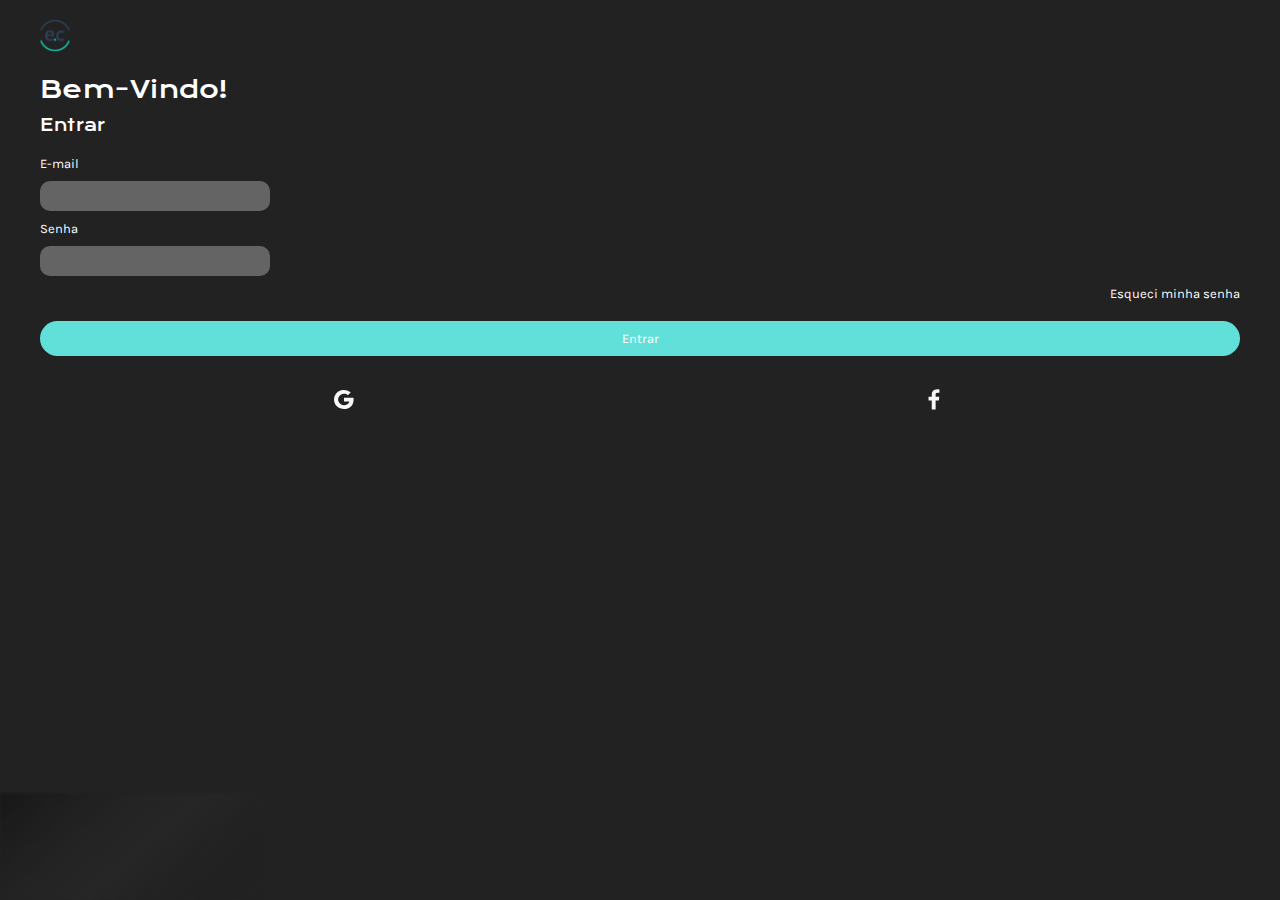
==== index.html @ d963b6a8 "commit do projeto" ====
<!DOCTYPE html>
<html lang="pt-br">

<head>
    <meta charset="UTF-8">
    <meta name="viewport" content="width=device-width, initial-scale=1.0">
    <title>EasyCarros</title>

    <link rel="stylesheet" href="./css/style.css">

    <!-- Link com o Bootstrap  -->
    <link href="https://cdn.jsdelivr.net/npm/bootstrap@5.3.2/dist/css/bootstrap.min.css" rel="stylesheet" integrity="sha384-T3c6CoIi6uLrA9TneNEoa7RxnatzjcDSCmG1MXxSR1GAsXEV/Dwwykc2MPK8M2HN" crossorigin="anonymous">
    <script src="https://cdn.jsdelivr.net/npm/bootstrap@5.3.2/dist/js/bootstrap.bundle.min.js" integrity="sha384-C6RzsynM9kWDrMNeT87bh95OGNyZPhcTNXj1NW7RuBCsyN/o0jlpcV8Qyq46cDfL" crossorigin="anonymous"></script>

    <!-- Link com as fontes  -->
    <link rel="preconnect" href="https://fonts.googleapis.com">
    <link rel="preconnect" href="https://fonts.gstatic.com" crossorigin>
    <link href="https://fonts.googleapis.com/css2?family=Karla&family=Krona+One&display=swap" rel="stylesheet">

</head>


    

<body>

    <div class="container-fluid">
        <div class="logo">
          <img src="./images/Icon_Logo.svg" alt="logo da marca">
       </div>

       <div class="titulo">
        <p>Bem-Vindo!</p>
       </div>

       <div class="titulo2">
        <p>Entrar</p>
       </div>

       <div>
        <p class="texto">E-mail</p>
        <input class="campo" type="text" id="username" name="username" required>
       </div>

       <div>
        <p class="texto">Senha</p>
        <input class="campo" type="password" id="senha" name="senha" required>
       </div>

       <div>
        <p class="texto alinhaend">Esqueci minha senha</p>
       </div>

       <div>
        <p class="texto botao">Entrar</p>
       </div>

       <div class="redes">
        <img src="./images/icon_Google.svg" alt="">
        <img src="./images/icon_facebook.svg" alt="">
       </div>
   

    </div>

    <div>
        <img class="rodapetelalogin" src="./images/Rectangle_Background.svg" alt="">
        <p></p>
       </div>
    
    
</body>

</html>
---- css/style.css ----
* {
    padding:0;
    margin:0;
    vertical-align: baseline;
    list-style: none;
    border: 0;
    background-color: rgb(34, 34, 34);
    
}

    :root {
     /* Definindo 1rem para 10px */
    font-size: 62.5%; 
    }

    .container-fluid{
    background-color: rgb(34, 34, 34);
    }

    .logo {
        margin: 2rem 4rem 2rem 4rem;
    }


    .titulo{
        font-family: 'Krona One', sans-serif;
        color: white;
        font-size: 2.4rem;
        margin: 0 4rem 1rem 4rem;
    }

    .titulo2 {
        color: white;
        font-family: 'Krona One', sans-serif;
        margin: 0 4rem 2rem 4rem;
        font-size: 1.6rem;
    }

    .texto{
        color: white;
        font-size: 1.3rem;
        font-family: 'Karla', sans-serif;
        margin: 0 4rem 1rem 4rem;
    }

    .campo {
        background-color: rgba(255,255,255,0.3);
        width: 23rem;
        height: 3rem;
        margin: 0 4rem 1rem 4rem;
        text-align: center;
        border-radius: 1rem;
        color: white;
    }

    .alinhaend {
        text-align: end;
    }
 
    .botao {
        margin-top: 2rem;
        padding: 1rem;
        background-color: #61E0D9;
        text-align: center;
        border-radius: 2rem;
        user-select: none;
        cursor: pointer;


    }

    .botao:hover {
        background-color: white;
        color: black;
        transition: background 1s;
    }

    .redes{
        margin: 3rem 5rem 1.5rem 5rem;
        display: flex;
        justify-content: space-around;
    
    }

    .rodapetelalogin{
        height: 11rem;
        position: absolute;
        bottom: 0;
    }
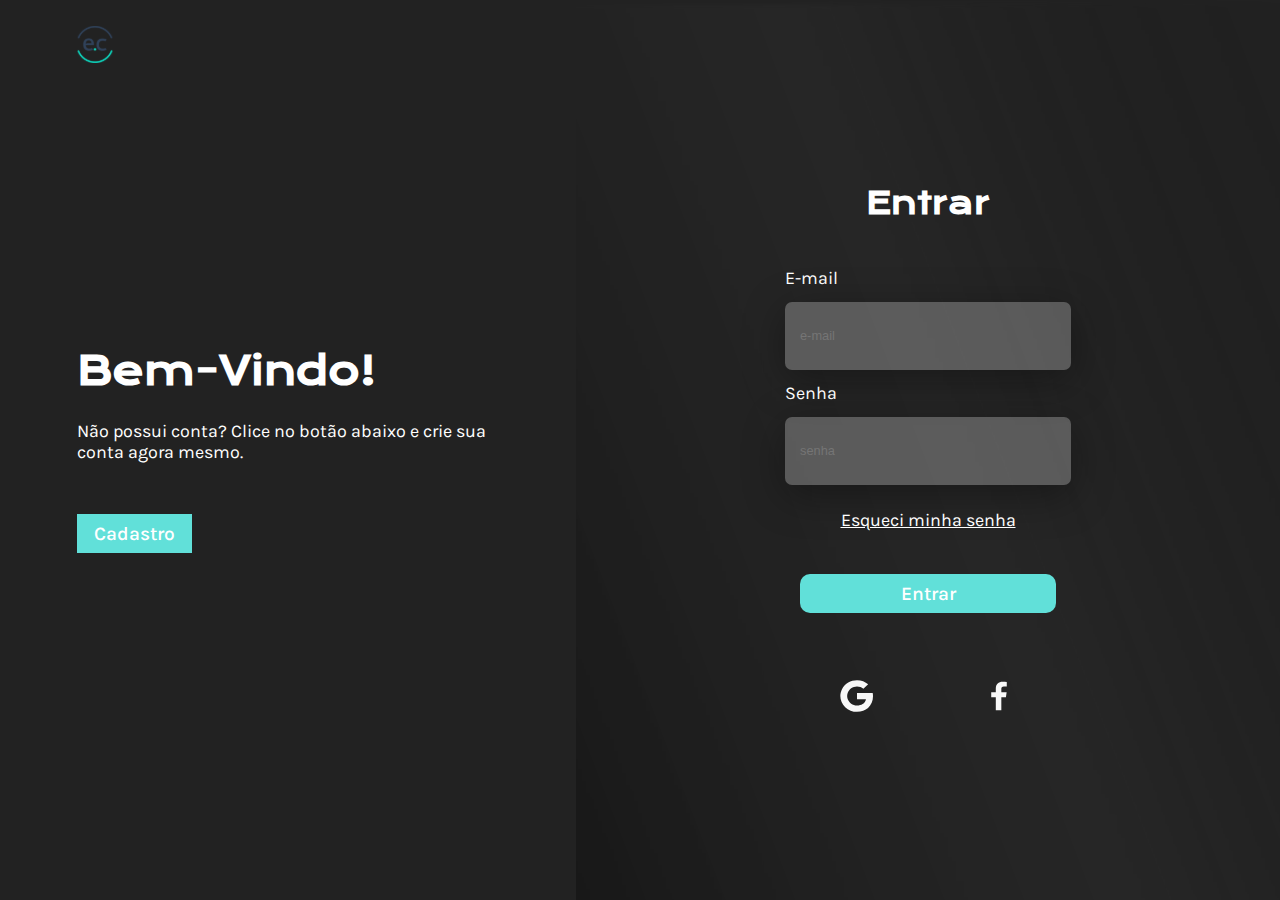
==== commit a3f5f534: "atualização01" ====
--- a/index.html
+++ b/index.html
@@ -18,56 +18,51 @@
     <link href="https://fonts.googleapis.com/css2?family=Karla&family=Krona+One&display=swap" rel="stylesheet">
 
 </head>
-
-
-    
-
+  
 <body>
 
-    <div class="container-fluid">
-        <div class="logo">
-          <img src="./images/Icon_Logo.svg" alt="logo da marca">
-       </div>
+    <div class="main-login">
 
-       <div class="titulo">
-        <p>Bem-Vindo!</p>
-       </div>
+        <div class="left-login">
+            <div class="logo">
+                <img src="./images/Icon_Logo.svg" alt="logo da marca">
+            </div>
+            <h1>Bem-Vindo!</h1>
+            <p>Não possui conta? Clice no botão abaixo e crie sua conta agora mesmo.</p>
+            <button class="btn-cadastro">Cadastro</button>
+           
+        </div>
 
-       <div class="titulo2">
-        <p>Entrar</p>
-       </div>
+        <div class="right-login">
+            <h1>Entrar</h1>
 
-       <div>
-        <p class="texto">E-mail</p>
-        <input class="campo" type="text" id="username" name="username" required>
-       </div>
+            <div class="textfield">
+                <label for="email">E-mail</label>
+                <input type="text" name="email" placeholder="e-mail">
+            </div>
 
-       <div>
-        <p class="texto">Senha</p>
-        <input class="campo" type="password" id="senha" name="senha" required>
-       </div>
+            <div class="textfield">
+                <label for="senha">Senha</label>
+                <input type="password" name="senha" placeholder="senha">
+            </div>
 
-       <div>
-        <p class="texto alinhaend">Esqueci minha senha</p>
-       </div>
+            <p>Esqueci minha senha</p>
 
-       <div>
-        <p class="texto botao">Entrar</p>
-       </div>
+            <button class="btn-login">Entrar</button>
 
-       <div class="redes">
-        <img src="./images/icon_Google.svg" alt="">
-        <img src="./images/icon_facebook.svg" alt="">
-       </div>
-   
+            <div class="Redes">
+                <div class="pic-rede"><img src="./images/icon_Google.svg" alt=""></div>
+                <div class="pic-rede"><img src="./images/icon_facebook.svg" alt=""></div>
+            </div>
+
+         </div>
+
+         <div class="inferior-login">
+            <p>Não possui conta? Clice no botão abaixo e crie sua conta agora mesmo.</p>
+            <button class="btn-cadastro">Cadastro</button>
+         </div>
 
     </div>
-
-    <div>
-        <img class="rodapetelalogin" src="./images/Rectangle_Background.svg" alt="">
-        <p></p>
-       </div>
-    
     
 </body>
 
--- a/css/style.css
+++ b/css/style.css
@@ -1,11 +1,5 @@
 * {
-    padding:0;
     margin:0;
-    vertical-align: baseline;
-    list-style: none;
-    border: 0;
-    background-color: rgb(34, 34, 34);
-    
 }
 
     :root {
@@ -13,77 +7,280 @@
     font-size: 62.5%; 
     }
 
-    .container-fluid{
-    background-color: rgb(34, 34, 34);
-    }
-
-    .logo {
-        margin: 2rem 4rem 2rem 4rem;
-    }
-
-
-    .titulo{
-        font-family: 'Krona One', sans-serif;
-        color: white;
-        font-size: 2.4rem;
-        margin: 0 4rem 1rem 4rem;
-    }
-
-    .titulo2 {
-        color: white;
-        font-family: 'Krona One', sans-serif;
-        margin: 0 4rem 2rem 4rem;
+    .main-login{
+        width: 100vw;
+        height: 100vh;
+        background-color: rgb(34, 34, 34);
+        display: flex;
+        justify-content: center;
+        align-items: center;
+        flex-direction: column;
+    }
+
+    .left-login{
+        width: 80vw;
+        height:20vh;
+        display: flex;
+        justify-content: center;
+        align-items: start;
+        flex-direction: column;
+        background-color: rgb(34, 34, 34);
+    }
+
+    .left-login > h1 {
+        color: white;
+        font-family:'Krona One', sans-serif;
+        font-size: 7.5vw;
+    }
+
+    .left-login > p {
+        color: white;
+        font-family: 'Karla', sans-serif;
+
+    }
+
+    .left-login > .logo {
+        margin-bottom: 3rem;
+        margin-top: 2rem;
+    }
+
+
+    .right-login{
+        width:80vw;
+        height: 60vh;
+        display: flex;
+        align-items: start;
+        flex-direction: column;
+        color: white;
+    }
+
+    .right-login > h1 {
+        color: white;
         font-size: 1.6rem;
-    }
-
-    .texto{
-        color: white;
-        font-size: 1.3rem;
-        font-family: 'Karla', sans-serif;
-        margin: 0 4rem 1rem 4rem;
-    }
-
-    .campo {
-        background-color: rgba(255,255,255,0.3);
-        width: 23rem;
-        height: 3rem;
-        margin: 0 4rem 1rem 4rem;
+        margin-bottom: 3rem;
+        font-family:'Krona One', sans-serif;
+    }
+
+    .textfield {
+        display: flex;
+        flex-direction: column;
+        align-items: start;
+        justify-content: center;
+
+    }
+
+    .textfield > input {
+        width: 80vw;
+        height: 2rem;
+        padding: 1.5rem;
+        border: none;
+        border-radius: 0.7rem;
+        background: rgba(255, 255, 255, 25%);
+        color: aliceblue;
+        font-size: 1rem;
+        box-shadow: 0px 10px 40px #00000056;
+        outline: none;
+        
+    }
+
+    .textfield > label{
+        font-family: 'Karla', sans-serif;
+        color: white;
+        margin-bottom: 1rem;
+        margin-top: 1rem;
+        font-size: 1.3rem;
+    }
+
+    .right-login > p {
+        margin-left: auto;
+        text-decoration: underline;
+        font-family: 'Karla', sans-serif;
+        font-size: 1.2rem;
+        color: white;
+        margin-bottom: 3rem;
+    
+    }
+
+    .right-login > .btn-login{
+        border-radius: 1rem;
+        width: 80vw; 
+        height: 3rem; 
+        margin-top: 1rem;
+        background-color: #61E0D9;
+        outline: none;
+        border: none;
+        font-family: 'Karla', sans-serif;
+        font-weight: 550;
+        font-size: 1.3rem;
+        color: white;
+        margin-bottom: 2rem;
+    }
+
+    .right-login > .Redes {
+        display: flex;
+        
+        justify-content: space-evenly;
+        width: 80vw;
+    }
+
+
+    .inferior-login{
+        border-radius: 2rem 2rem 0 0;
+        background-image: url(../images/Rectangle_Background.svg);
+        background-size: cover;
+        background-position: center;
+        background-repeat: no-repeat;
+        width:100vw;
+        height: 20vh;
+        display: flex;
+        justify-content: center;
+        align-items: center;
+        flex-direction: column;
+    }
+
+    .inferior-login > p {
         text-align: center;
-        border-radius: 1rem;
-        color: white;
-    }
-
-    .alinhaend {
-        text-align: end;
-    }
- 
-    .botao {
-        margin-top: 2rem;
-        padding: 1rem;
+        color: white;
+        font-family: 'Karla', sans-serif;
+        font-size: 1.3rem;
+        margin: 0 4rem 1.5rem;
+    }
+
+    
+    .inferior-login > .btn-cadastro{
+        width: 40vw; 
+        height: 3rem; 
         background-color: #61E0D9;
-        text-align: center;
-        border-radius: 2rem;
-        user-select: none;
-        cursor: pointer;
-
-
-    }
-
-    .botao:hover {
-        background-color: white;
-        color: black;
-        transition: background 1s;
-    }
-
-    .redes{
-        margin: 3rem 5rem 1.5rem 5rem;
-        display: flex;
-        justify-content: space-around;
+        outline: none;
+        border: none;
+        font-family: 'Karla', sans-serif;
+        font-weight: 550;
+        font-size: 1.3rem;
+        color: white;
+    }
+
+@media only screen and (min-width: 950px) {
+
+    .main-login{
+        flex-direction: row;
+    }
+
+    .left-login{
+        width: 45vw;
+        height: 100vh;
+    }
+
+    .left-login > h1 {
+        font-size: 3vw;
+        margin-left: 6vw;
+        margin: 0 0 2vw 6vw;
+    }
+
+
+    .left-login > p {
+        font-size: 1.4vw;
+        margin: 0 6vw 4vw 6vw;
+    }
+
+    .left-login > .btn-cadastro{
+        margin: 0 0 0 6vw;
+        width: 9vw; 
+        height: 3vw; 
+        outline: none;
+        border: none;
+        font-family: 'Karla', sans-serif;
+        font-weight: 550;
+        font-size: 1.5vw;
+        background-color: #61E0D9;
+        color: white;
+    }
+
+    .left-login > .logo {
+        width:30vw;
+        position: absolute;
+        top: 0;
+        margin: 2vw 0 0 6vw ;
+    }
+
+    .logo > img {
+        height: 3vw;
+    }
+
+
+
+    .right-login{
+        width: 55vw;
+        height: 100vh;
+        align-items: center;
+        justify-content: center;
+        background-image: url(../images/Rectangle_Background_big.svg);
+        background-color: rgba(0, 0, 0, 0%);
+        background-size: cover;
+        background-position: center;
+        background-repeat: no-repeat;
+    }
+
+    .right-login > h1 {
+        font-size: 2.4vw;
+        margin-bottom: 2.5vw;
+    }
+
+    .textfield > input {
+        width:20vw;
+        height: 3vw;
+        font-size: 1vw;
+    }
+
+    .textfield > label{
+        margin-bottom: 1vw;
+        margin-top: 1vw;
+        font-size: 1.4vw;
+    }
+
+    .right-login > p {
+       margin-right: auto;
+       margin-top: 2vw;
+       font-size: 1.4vw;
     
     }
 
-    .rodapetelalogin{
-        height: 11rem;
-        position: absolute;
-        bottom: 0;
-    }
+    .right-login > .btn-login{
+        width:20vw;
+        height: 3vw;
+        margin-top: 1vw;
+        font-size: 1.5vw;
+        margin-bottom: 5vw;
+    }
+
+    .right-login > .Redes {
+        display: flex;
+        justify-content: space-evenly;
+        width: 30vw;
+    }
+
+    .pic-rede > img {
+        height: 3vw;
+    }
+
+    .inferior-login{
+        display: none;
+    }
+}
+
+@media only screen and (max-width: 950px) {
+
+    .left-login > p {
+        display: none;
+    }
+
+    .left-login > .btn-cadastro {
+        display: none;
+    }
+
+}
+
+
+
+
+
+ 